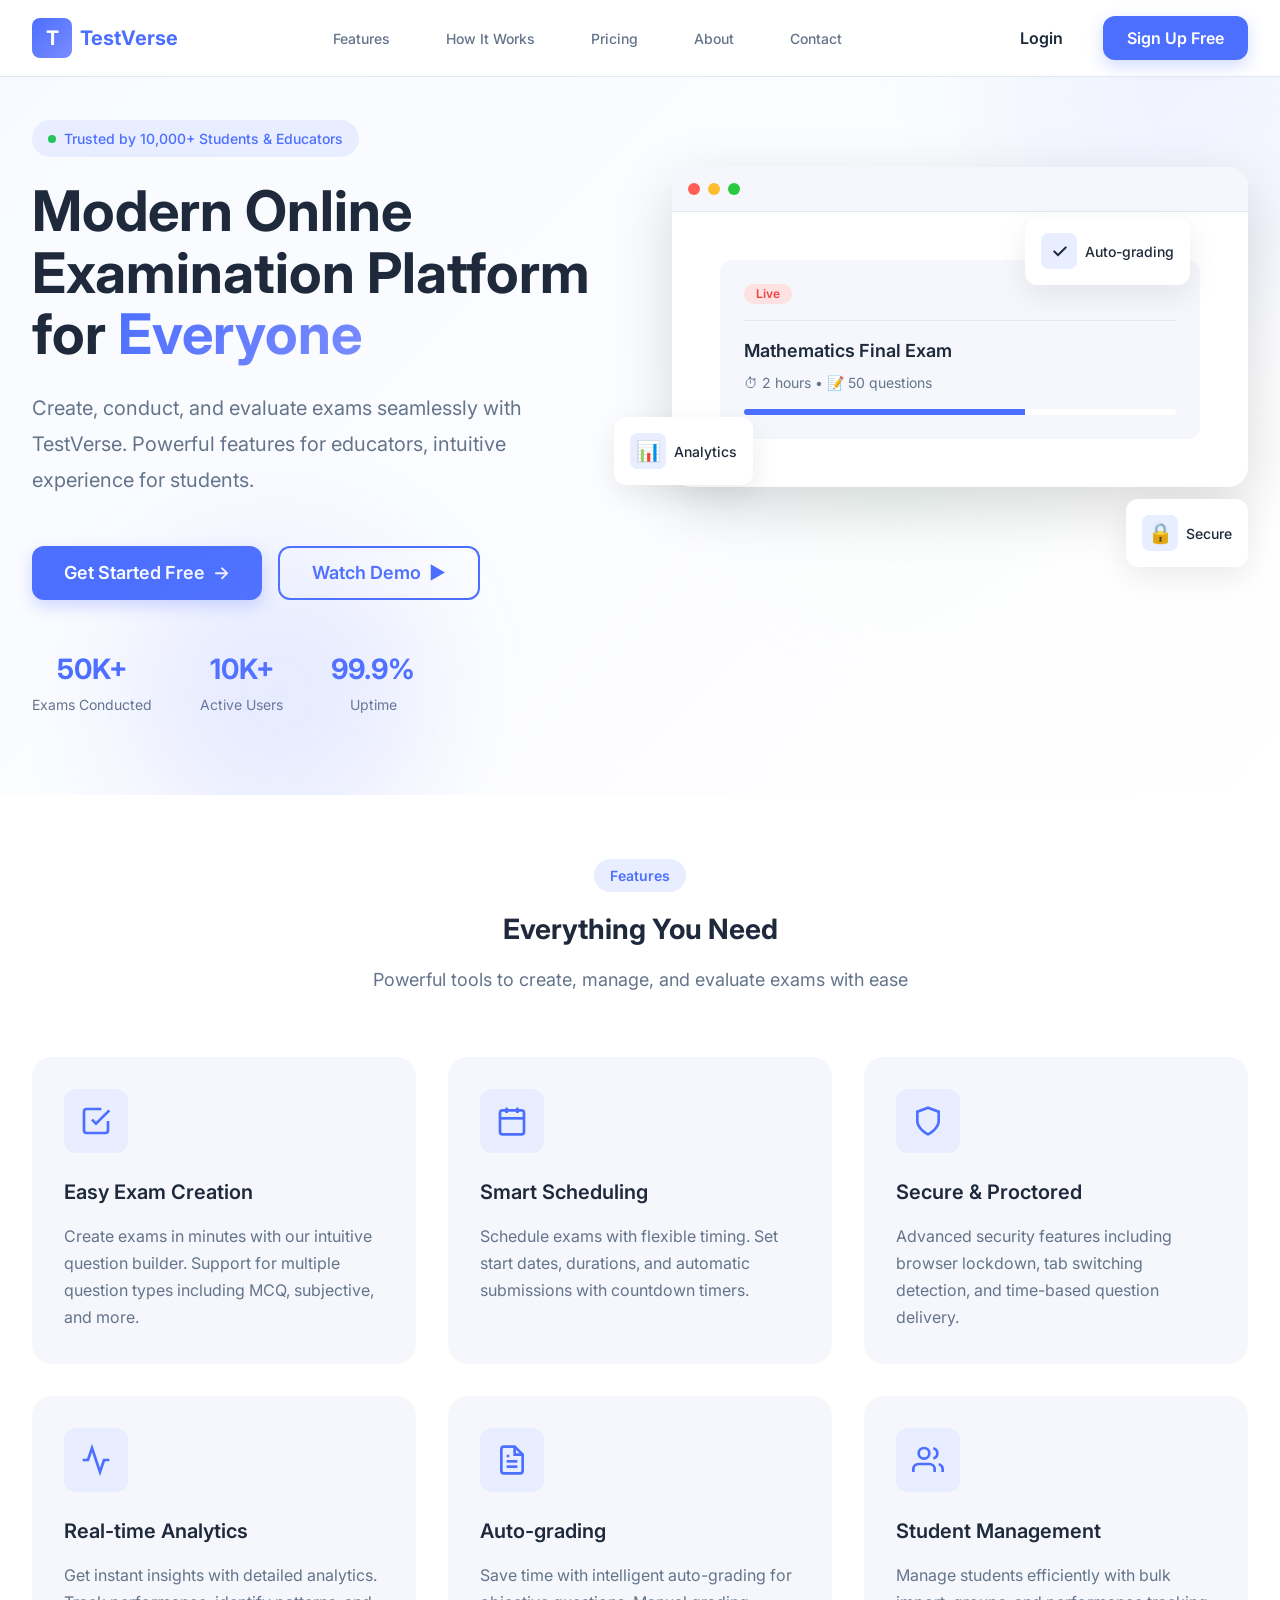
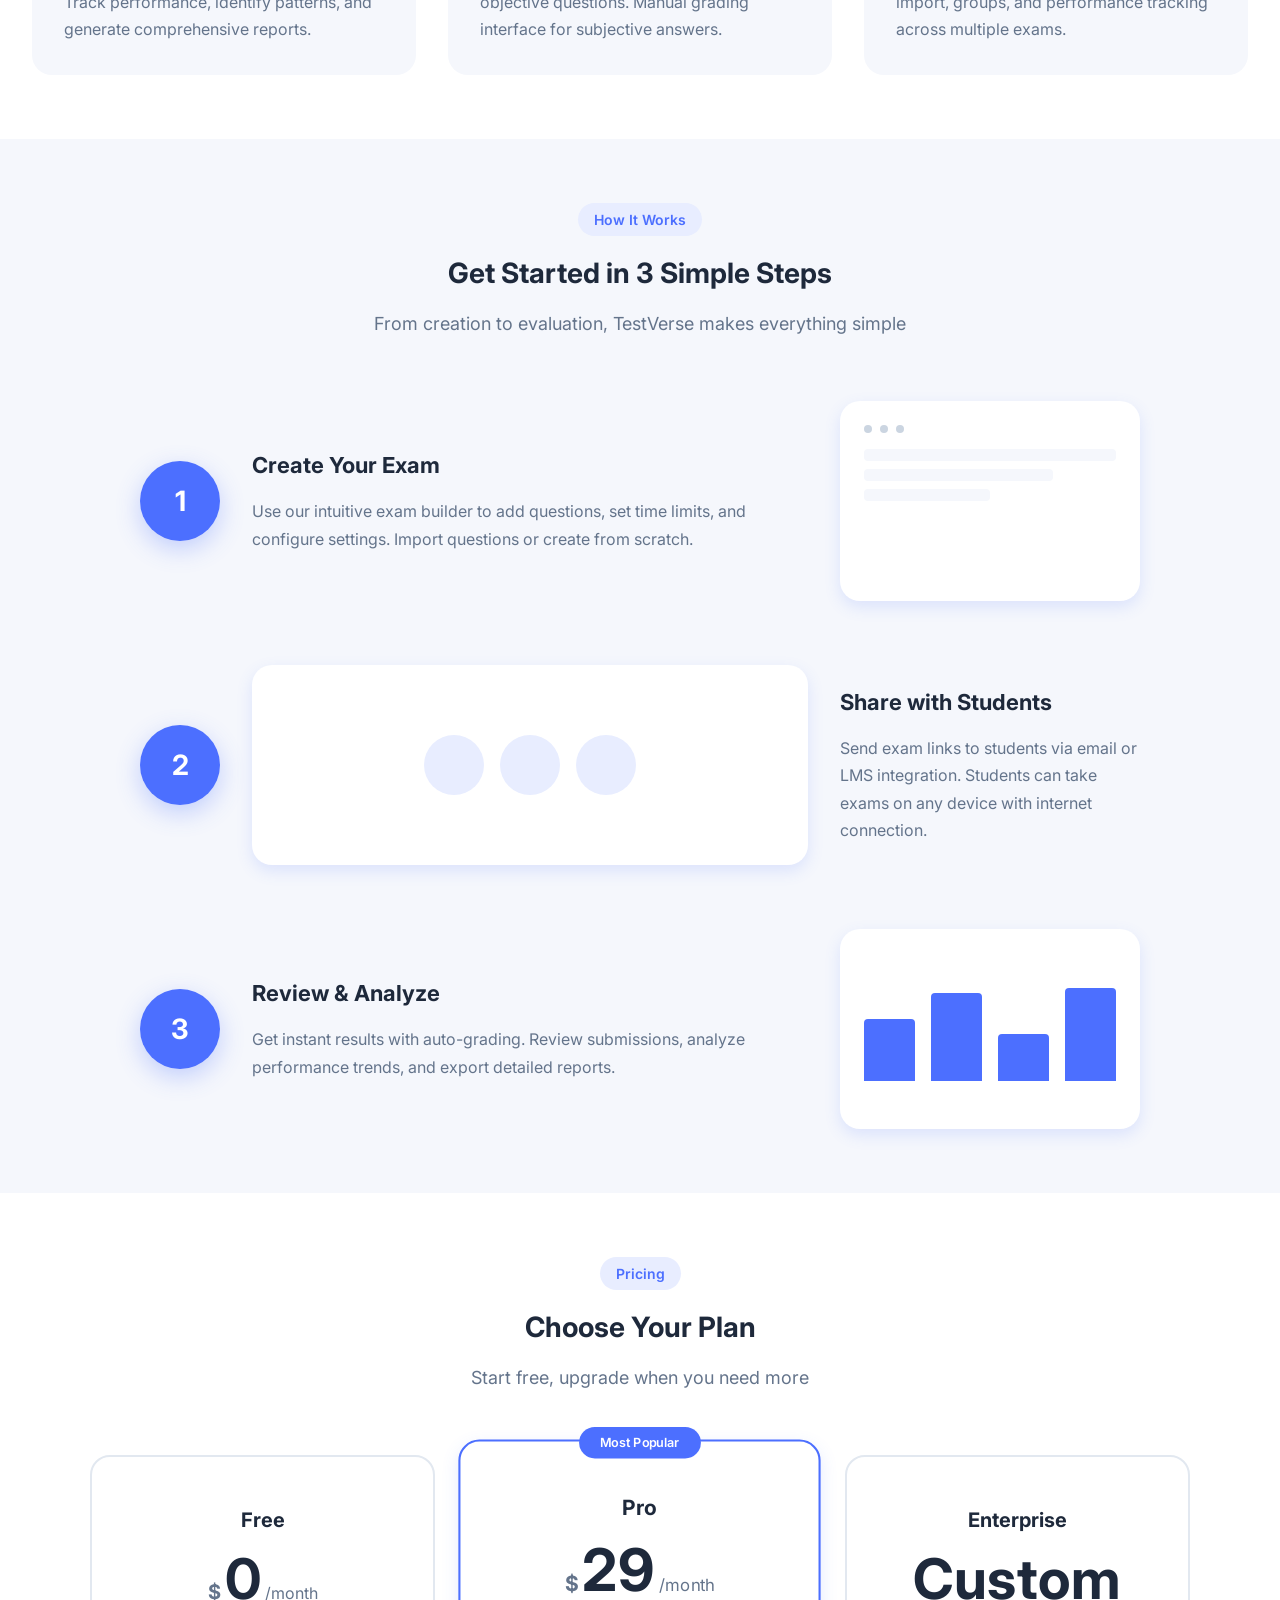
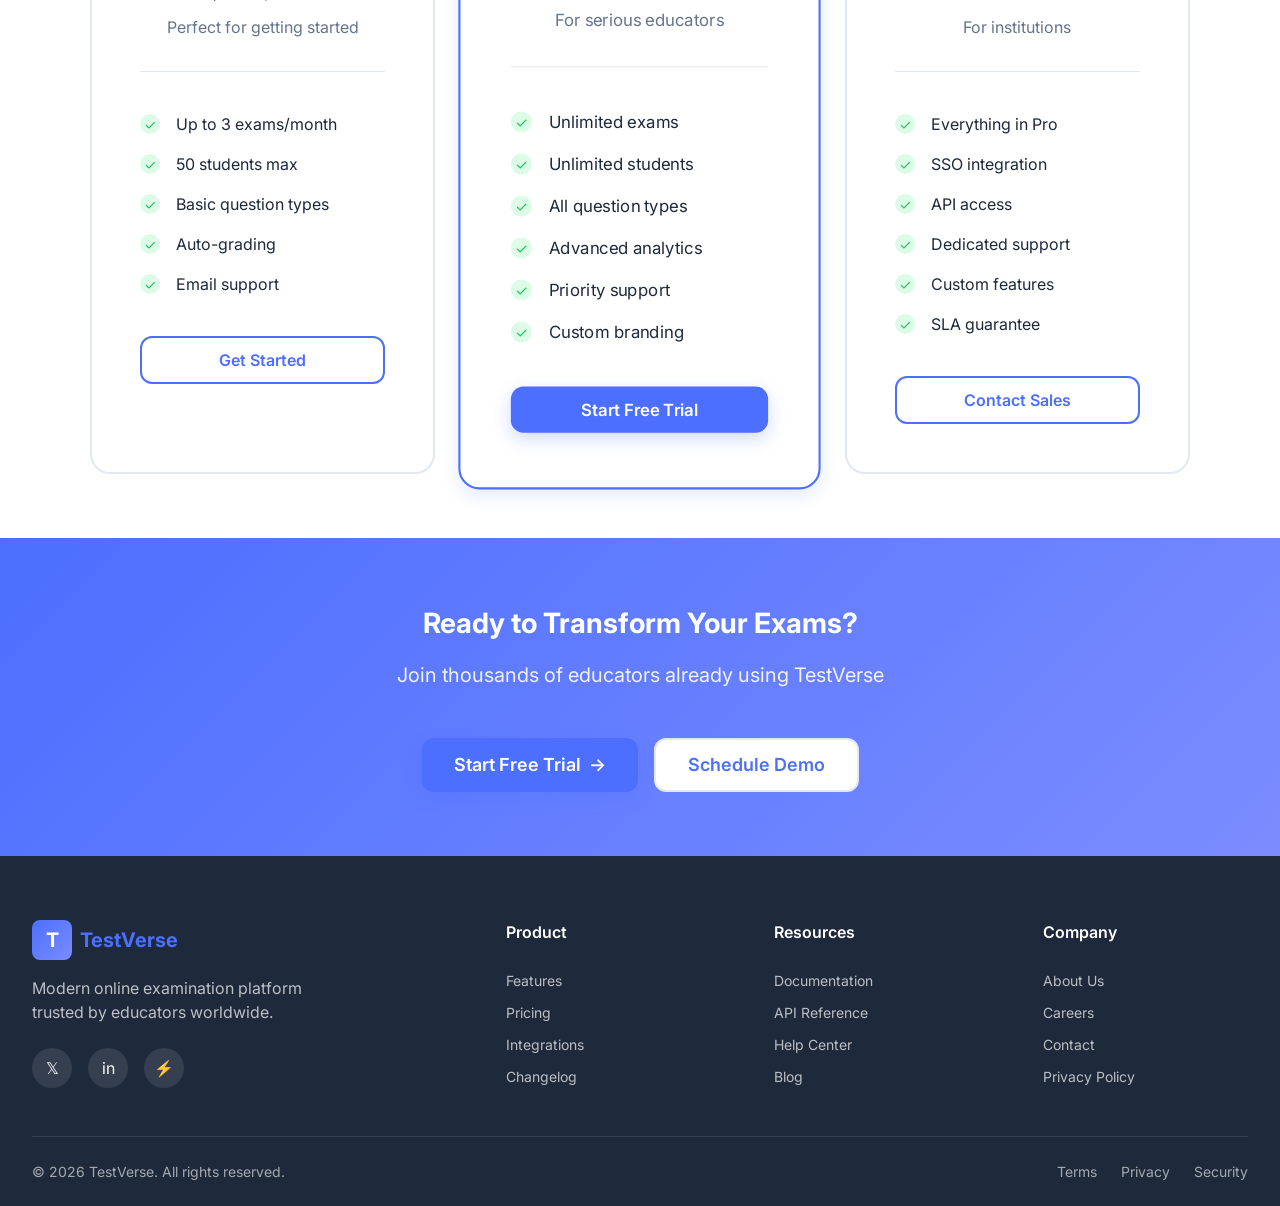
==== index.html @ 3b632f74 "Initial commit" ====
<!DOCTYPE html>
<html lang="en">
<head>
    <meta charset="UTF-8">
    <meta name="viewport" content="width=device-width, initial-scale=1.0">
    <meta name="description" content="TestVerse - Modern Online Examination Platform for Students and Educators">
    <title>TestVerse - Smart Online Examination Platform</title>
    
    <!-- Favicon -->
    <link rel="icon" type="image/svg+xml" href="assets/favicon.svg">
    
    <!-- CSS -->
    <link rel="stylesheet" href="css/main.css">
    <link rel="stylesheet" href="css/pages/landing.css">
    
    <!-- Google Fonts (Optional) -->
    <link rel="preconnect" href="https://fonts.googleapis.com">
    <link rel="preconnect" href="https://fonts.gstatic.com" crossorigin>
    <link href="https://fonts.googleapis.com/css2?family=Inter:wght@400;500;600;700&display=swap" rel="stylesheet">
</head>
<body>
    <!-- ==================== NAVIGATION ==================== -->
    <nav class="landing-nav" id="mainNav">
        <div class="container">
            <div class="nav-wrapper">
                <!-- Logo -->
                <a href="index.html" class="nav-logo">
                    <div class="logo-icon">T</div>
                    <span class="logo-text">TestVerse</span>
                </a>

                <!-- Desktop Navigation -->
                <ul class="nav-menu" id="navMenu">
                    <li class="nav-item">
                        <a href="#features" class="nav-link">Features</a>
                    </li>
                    <li class="nav-item">
                        <a href="#how-it-works" class="nav-link">How It Works</a>
                    </li>
                    <li class="nav-item">
                        <a href="#pricing" class="nav-link">Pricing</a>
                    </li>
                    <li class="nav-item">
                        <a href="#about" class="nav-link">About</a>
                    </li>
                    <li class="nav-item">
                        <a href="#contact" class="nav-link">Contact</a>
                    </li>
                </ul>

                <!-- Auth Buttons -->
                <div class="nav-actions">
                    <a href="login.html" class="btn btn-ghost">Login</a>
                    <a href="signup.html" class="btn btn-primary">Sign Up Free</a>
                </div>

                <!-- Mobile Menu Toggle -->
                <button class="mobile-menu-toggle" id="mobileToggle" aria-label="Toggle menu">
                    <span></span>
                    <span></span>
                    <span></span>
                </button>
            </div>
        </div>
    </nav>

    <!-- ==================== HERO SECTION ==================== -->
    <section class="hero-section">
        <div class="container">
            <div class="hero-content">
                <div class="hero-text">
                    <span class="hero-badge">
                        <span class="badge-dot"></span>
                        Trusted by 10,000+ Students & Educators
                    </span>
                    
                    <h1 class="hero-title">
                        Modern Online Examination Platform for 
                        <span class="gradient-text">Everyone</span>
                    </h1>
                    
                    <p class="hero-description">
                        Create, conduct, and evaluate exams seamlessly with TestVerse. 
                        Powerful features for educators, intuitive experience for students.
                    </p>
                    
                    <div class="hero-cta">
                        <a href="signup.html" class="btn btn-primary btn-lg">
                            Get Started Free
                            <span>→</span>
                        </a>
                        <a href="#demo" class="btn btn-outline btn-lg">
                            Watch Demo
                            <span>▶</span>
                        </a>
                    </div>
                    
                    <div class="hero-stats">
                        <div class="stat-item">
                            <div class="stat-number">50K+</div>
                            <div class="stat-label">Exams Conducted</div>
                        </div>
                        <div class="stat-item">
                            <div class="stat-number">10K+</div>
                            <div class="stat-label">Active Users</div>
                        </div>
                        <div class="stat-item">
                            <div class="stat-number">99.9%</div>
                            <div class="stat-label">Uptime</div>
                        </div>
                    </div>
                </div>
                
                <div class="hero-image">
                    <div class="hero-image-wrapper">
                        <!-- Animated Dashboard Preview -->
                        <div class="dashboard-preview">
                            <div class="preview-window">
                                <div class="window-header">
                                    <div class="window-dots">
                                        <span></span>
                                        <span></span>
                                        <span></span>
                                    </div>
                                </div>
                                <div class="window-content">
                                    <div class="preview-card">
                                        <div class="card-header">
                                            <span class="badge badge-live">Live</span>
                                        </div>
                                        <div class="card-title">Mathematics Final Exam</div>
                                        <div class="card-meta">⏱ 2 hours • 📝 50 questions</div>
                                        <div class="card-progress">
                                            <div class="progress-fill"></div>
                                        </div>
                                    </div>
                                </div>
                            </div>
                        </div>
                        
                        <!-- Floating Elements -->
                        <div class="floating-element elem-1">
                            <div class="float-icon">✓</div>
                            <span>Auto-grading</span>
                        </div>
                        <div class="floating-element elem-2">
                            <div class="float-icon">🔒</div>
                            <span>Secure</span>
                        </div>
                        <div class="floating-element elem-3">
                            <div class="float-icon">📊</div>
                            <span>Analytics</span>
                        </div>
                    </div>
                </div>
            </div>
        </div>
        
        <!-- Animated Background -->
        <div class="hero-bg">
            <div class="hero-shape shape-1"></div>
            <div class="hero-shape shape-2"></div>
            <div class="hero-shape shape-3"></div>
        </div>
    </section>

    <!-- ==================== FEATURES SECTION ==================== -->
    <section class="features-section" id="features">
        <div class="container">
            <div class="section-header-center">
                <span class="section-tag">Features</span>
                <h2 class="section-title">Everything You Need</h2>
                <p class="section-description">
                    Powerful tools to create, manage, and evaluate exams with ease
                </p>
            </div>

            <div class="features-grid">
                <!-- Feature 1 -->
                <div class="feature-card">
                    <div class="feature-icon">
                        <svg width="32" height="32" viewBox="0 0 24 24" fill="none" stroke="currentColor" stroke-width="2">
                            <path d="M9 11l3 3L22 4"></path>
                            <path d="M21 12v7a2 2 0 01-2 2H5a2 2 0 01-2-2V5a2 2 0 012-2h11"></path>
                        </svg>
                    </div>
                    <h3 class="feature-title">Easy Exam Creation</h3>
                    <p class="feature-description">
                        Create exams in minutes with our intuitive question builder. 
                        Support for multiple question types including MCQ, subjective, and more.
                    </p>
                </div>

                <!-- Feature 2 -->
                <div class="feature-card">
                    <div class="feature-icon">
                        <svg width="32" height="32" viewBox="0 0 24 24" fill="none" stroke="currentColor" stroke-width="2">
                            <rect x="3" y="4" width="18" height="18" rx="2" ry="2"></rect>
                            <line x1="16" y1="2" x2="16" y2="6"></line>
                            <line x1="8" y1="2" x2="8" y2="6"></line>
                            <line x1="3" y1="10" x2="21" y2="10"></line>
                        </svg>
                    </div>
                    <h3 class="feature-title">Smart Scheduling</h3>
                    <p class="feature-description">
                        Schedule exams with flexible timing. Set start dates, durations, 
                        and automatic submissions with countdown timers.
                    </p>
                </div>

                <!-- Feature 3 -->
                <div class="feature-card">
                    <div class="feature-icon">
                        <svg width="32" height="32" viewBox="0 0 24 24" fill="none" stroke="currentColor" stroke-width="2">
                            <path d="M12 22s8-4 8-10V5l-8-3-8 3v7c0 6 8 10 8 10z"></path>
                        </svg>
                    </div>
                    <h3 class="feature-title">Secure & Proctored</h3>
                    <p class="feature-description">
                        Advanced security features including browser lockdown, 
                        tab switching detection, and time-based question delivery.
                    </p>
                </div>

                <!-- Feature 4 -->
                <div class="feature-card">
                    <div class="feature-icon">
                        <svg width="32" height="32" viewBox="0 0 24 24" fill="none" stroke="currentColor" stroke-width="2">
                            <polyline points="22 12 18 12 15 21 9 3 6 12 2 12"></polyline>
                        </svg>
                    </div>
                    <h3 class="feature-title">Real-time Analytics</h3>
                    <p class="feature-description">
                        Get instant insights with detailed analytics. Track performance, 
                        identify patterns, and generate comprehensive reports.
                    </p>
                </div>

                <!-- Feature 5 -->
                <div class="feature-card">
                    <div class="feature-icon">
                        <svg width="32" height="32" viewBox="0 0 24 24" fill="none" stroke="currentColor" stroke-width="2">
                            <path d="M14 2H6a2 2 0 00-2 2v16a2 2 0 002 2h12a2 2 0 002-2V8z"></path>
                            <polyline points="14 2 14 8 20 8"></polyline>
                            <line x1="16" y1="13" x2="8" y2="13"></line>
                            <line x1="16" y1="17" x2="8" y2="17"></line>
                            <polyline points="10 9 9 9 8 9"></polyline>
                        </svg>
                    </div>
                    <h3 class="feature-title">Auto-grading</h3>
                    <p class="feature-description">
                        Save time with intelligent auto-grading for objective questions. 
                        Manual grading interface for subjective answers.
                    </p>
                </div>

                <!-- Feature 6 -->
                <div class="feature-card">
                    <div class="feature-icon">
                        <svg width="32" height="32" viewBox="0 0 24 24" fill="none" stroke="currentColor" stroke-width="2">
                            <path d="M17 21v-2a4 4 0 00-4-4H5a4 4 0 00-4 4v2"></path>
                            <circle cx="9" cy="7" r="4"></circle>
                            <path d="M23 21v-2a4 4 0 00-3-3.87"></path>
                            <path d="M16 3.13a4 4 0 010 7.75"></path>
                        </svg>
                    </div>
                    <h3 class="feature-title">Student Management</h3>
                    <p class="feature-description">
                        Manage students efficiently with bulk import, groups, 
                        and performance tracking across multiple exams.
                    </p>
                </div>
            </div>
        </div>
    </section>

    <!-- ==================== HOW IT WORKS ==================== -->
    <section class="how-section" id="how-it-works">
        <div class="container">
            <div class="section-header-center">
                <span class="section-tag">How It Works</span>
                <h2 class="section-title">Get Started in 3 Simple Steps</h2>
                <p class="section-description">
                    From creation to evaluation, TestVerse makes everything simple
                </p>
            </div>

            <div class="steps-container">
                <div class="step-item">
                    <div class="step-number">1</div>
                    <div class="step-content">
                        <h3 class="step-title">Create Your Exam</h3>
                        <p class="step-description">
                            Use our intuitive exam builder to add questions, set time limits, 
                            and configure settings. Import questions or create from scratch.
                        </p>
                    </div>
                    <div class="step-visual">
                        <div class="visual-card">
                            <div class="visual-header">
                                <span class="visual-dot"></span>
                                <span class="visual-dot"></span>
                                <span class="visual-dot"></span>
                            </div>
                            <div class="visual-body">
                                <div class="visual-line long"></div>
                                <div class="visual-line medium"></div>
                                <div class="visual-line short"></div>
                            </div>
                        </div>
                    </div>
                </div>

                <div class="step-item step-reverse">
                    <div class="step-number">2</div>
                    <div class="step-content">
                        <h3 class="step-title">Share with Students</h3>
                        <p class="step-description">
                            Send exam links to students via email or LMS integration. 
                            Students can take exams on any device with internet connection.
                        </p>
                    </div>
                    <div class="step-visual">
                        <div class="visual-card">
                            <div class="visual-avatars">
                                <div class="visual-avatar"></div>
                                <div class="visual-avatar"></div>
                                <div class="visual-avatar"></div>
                            </div>
                        </div>
                    </div>
                </div>

                <div class="step-item">
                    <div class="step-number">3</div>
                    <div class="step-content">
                        <h3 class="step-title">Review & Analyze</h3>
                        <p class="step-description">
                            Get instant results with auto-grading. Review submissions, 
                            analyze performance trends, and export detailed reports.
                        </p>
                    </div>
                    <div class="step-visual">
                        <div class="visual-card">
                            <div class="visual-chart">
                                <div class="chart-bar" style="height: 60%"></div>
                                <div class="chart-bar" style="height: 85%"></div>
                                <div class="chart-bar" style="height: 45%"></div>
                                <div class="chart-bar" style="height: 90%"></div>
                            </div>
                        </div>
                    </div>
                </div>
            </div>
        </div>
    </section>

    <!-- ==================== PRICING SECTION ==================== -->
    <section class="pricing-section" id="pricing">
        <div class="container">
            <div class="section-header-center">
                <span class="section-tag">Pricing</span>
                <h2 class="section-title">Choose Your Plan</h2>
                <p class="section-description">
                    Start free, upgrade when you need more
                </p>
            </div>

            <div class="pricing-grid">
                <!-- Free Plan -->
                <div class="pricing-card">
                    <div class="pricing-header">
                        <h3 class="pricing-plan">Free</h3>
                        <div class="pricing-price">
                            <span class="price-currency">$</span>
                            <span class="price-amount">0</span>
                            <span class="price-period">/month</span>
                        </div>
                        <p class="pricing-description">Perfect for getting started</p>
                    </div>
                    <ul class="pricing-features">
                        <li><span class="check-icon">✓</span> Up to 3 exams/month</li>
                        <li><span class="check-icon">✓</span> 50 students max</li>
                        <li><span class="check-icon">✓</span> Basic question types</li>
                        <li><span class="check-icon">✓</span> Auto-grading</li>
                        <li><span class="check-icon">✓</span> Email support</li>
                    </ul>
                    <a href="signup.html" class="btn btn-outline btn-block">Get Started</a>
                </div>

                <!-- Pro Plan -->
                <div class="pricing-card featured">
                    <div class="popular-badge">Most Popular</div>
                    <div class="pricing-header">
                        <h3 class="pricing-plan">Pro</h3>
                        <div class="pricing-price">
                            <span class="price-currency">$</span>
                            <span class="price-amount">29</span>
                            <span class="price-period">/month</span>
                        </div>
                        <p class="pricing-description">For serious educators</p>
                    </div>
                    <ul class="pricing-features">
                        <li><span class="check-icon">✓</span> Unlimited exams</li>
                        <li><span class="check-icon">✓</span> Unlimited students</li>
                        <li><span class="check-icon">✓</span> All question types</li>
                        <li><span class="check-icon">✓</span> Advanced analytics</li>
                        <li><span class="check-icon">✓</span> Priority support</li>
                        <li><span class="check-icon">✓</span> Custom branding</li>
                    </ul>
                    <a href="signup.html" class="btn btn-primary btn-block">Start Free Trial</a>
                </div>

                <!-- Enterprise Plan -->
                <div class="pricing-card">
                    <div class="pricing-header">
                        <h3 class="pricing-plan">Enterprise</h3>
                        <div class="pricing-price">
                            <span class="price-amount">Custom</span>
                        </div>
                        <p class="pricing-description">For institutions</p>
                    </div>
                    <ul class="pricing-features">
                        <li><span class="check-icon">✓</span> Everything in Pro</li>
                        <li><span class="check-icon">✓</span> SSO integration</li>
                        <li><span class="check-icon">✓</span> API access</li>
                        <li><span class="check-icon">✓</span> Dedicated support</li>
                        <li><span class="check-icon">✓</span> Custom features</li>
                        <li><span class="check-icon">✓</span> SLA guarantee</li>
                    </ul>
                    <a href="#contact" class="btn btn-outline btn-block">Contact Sales</a>
                </div>
            </div>
        </div>
    </section>

    <!-- ==================== CTA SECTION ==================== -->
    <section class="cta-section">
        <div class="container">
            <div class="cta-content">
                <h2 class="cta-title">Ready to Transform Your Exams?</h2>
                <p class="cta-description">
                    Join thousands of educators already using TestVerse
                </p>
                <div class="cta-buttons">
                    <a href="signup.html" class="btn btn-primary btn-lg">
                        Start Free Trial
                        <span>→</span>
                    </a>
                    <a href="#contact" class="btn btn-secondary btn-lg">
                        Schedule Demo
                    </a>
                </div>
            </div>
        </div>
    </section>

    <!-- ==================== FOOTER ==================== -->
    <footer class="footer">
        <div class="container">
            <div class="footer-content">
                <div class="footer-section">
                    <div class="footer-logo">
                        <div class="logo-icon">T</div>
                        <span class="logo-text">TestVerse</span>
                    </div>
                    <p class="footer-description">
                        Modern online examination platform trusted by educators worldwide.
                    </p>
                    <div class="footer-social">
                        <a href="#" class="social-link" aria-label="Twitter">𝕏</a>
                        <a href="#" class="social-link" aria-label="LinkedIn">in</a>
                        <a href="#" class="social-link" aria-label="GitHub">⚡</a>
                    </div>
                </div>

                <div class="footer-section">
                    <h4 class="footer-title">Product</h4>
                    <ul class="footer-links">
                        <li><a href="#features">Features</a></li>
                        <li><a href="#pricing">Pricing</a></li>
                        <li><a href="#">Integrations</a></li>
                        <li><a href="#">Changelog</a></li>
                    </ul>
                </div>

                <div class="footer-section">
                    <h4 class="footer-title">Resources</h4>
                    <ul class="footer-links">
                        <li><a href="#">Documentation</a></li>
                        <li><a href="#">API Reference</a></li>
                        <li><a href="#">Help Center</a></li>
                        <li><a href="#">Blog</a></li>
                    </ul>
                </div>

                <div class="footer-section">
                    <h4 class="footer-title">Company</h4>
                    <ul class="footer-links">
                        <li><a href="#about">About Us</a></li>
                        <li><a href="#">Careers</a></li>
                        <li><a href="#contact">Contact</a></li>
                        <li><a href="#">Privacy Policy</a></li>
                    </ul>
                </div>
            </div>

            <div class="footer-bottom">
                <p>&copy; 2026 TestVerse. All rights reserved.</p>
                <div class="footer-bottom-links">
                    <a href="#">Terms</a>
                    <a href="#">Privacy</a>
                    <a href="#">Security</a>
                </div>
            </div>
        </div>
    </footer>

    <!-- JavaScript -->
    <script src="js/landing.js"></script>
</body>
</html>
---- css/main.css ----
/* =====================================================
   TESTVERSE - MASTER CSS FILE
   Import all design system files in correct order
   ===================================================== */

/* Design System Foundation */
@import url('design-system/variables.css');
@import url('design-system/reset.css');
@import url('design-system/typography.css');

/* Core Layout */
@import url('core/layout.css');
@import url('core/header.css');
@import url('core/sidebar.css');

/* Components */
@import url('components/buttons.css');
@import url('components/cards.css');
@import url('components/forms.css');
@import url('components/alerts.css');
@import url('components/modals.css');
@import url('components/tables.css');
@import url('components/badges.css');
@import url('components/progress.css');

/* Add more as you create them:
@import url('components/tabs.css');
@import url('components/timer.css');
@import url('components/dropdown.css');
@import url('pages/student/dashboard.css');
@import url('pages/student/exam-taking.css');
@import url('pages/staff/dashboard.css');
*/
---- css/pages/landing.css ----
/* =====================================================
   LANDING PAGE STYLES
   Homepage specific styles
   ===================================================== */

/* ==================== NAVIGATION ==================== */
.landing-nav {
    position: fixed;
    top: 0;
    left: 0;
    right: 0;
    background: rgba(255, 255, 255, 0.95);
    backdrop-filter: blur(10px);
    border-bottom: 1px solid var(--color-border);
    z-index: var(--z-sticky);
    transition: all var(--transition-base);
}

.landing-nav.scrolled {
    box-shadow: var(--shadow-md);
}

.nav-wrapper {
    display: flex;
    align-items: center;
    justify-content: space-between;
    padding: var(--space-md) 0;
}

.nav-logo {
    display: flex;
    align-items: center;
    gap: var(--space-sm);
    text-decoration: none;
}

.nav-menu {
    display: flex;
    gap: var(--space-lg);
    list-style: none;
}

.nav-link {
    color: var(--color-text-secondary);
    text-decoration: none;
    font-weight: var(--font-weight-medium);
    font-size: var(--font-size-sm);
    transition: color var(--transition-base);
}

.nav-link:hover {
    color: var(--color-primary);
}

.nav-actions {
    display: flex;
    gap: var(--space-md);
}

.mobile-menu-toggle {
    display: none;
}

/* ==================== HERO SECTION ==================== */
.hero-section {
    position: relative;
    padding: 120px 0 80px;
    overflow: hidden;
    background: linear-gradient(135deg, #f8faff 0%, #ffffff 100%);
}

.hero-content {
    display: grid;
    grid-template-columns: 1fr 1fr;
    gap: var(--space-3xl);
    align-items: center;
}

.hero-badge {
    display: inline-flex;
    align-items: center;
    gap: var(--space-sm);
    padding: 8px 16px;
    background: var(--color-primary-light);
    color: var(--color-primary);
    border-radius: var(--radius-full);
    font-size: var(--font-size-sm);
    font-weight: var(--font-weight-medium);
    margin-bottom: var(--space-lg);
}

.badge-dot {
    width: 8px;
    height: 8px;
    background: var(--color-success);
    border-radius: 50%;
    animation: pulse-dot 2s infinite;
}

@keyframes pulse-dot {
    0%, 100% { opacity: 1; }
    50% { opacity: 0.5; }
}

.hero-title {
    font-size: 56px;
    font-weight: var(--font-weight-bold);
    line-height: 1.1;
    color: var(--color-text-primary);
    margin-bottom: var(--space-lg);
}

.gradient-text {
    background: linear-gradient(135deg, var(--color-primary), var(--color-secondary));
    -webkit-background-clip: text;
    -webkit-text-fill-color: transparent;
    background-clip: text;
}

.hero-description {
    font-size: var(--font-size-xl);
    color: var(--color-text-secondary);
    line-height: 1.8;
    margin-bottom: var(--space-2xl);
    max-width: 550px;
}

.hero-cta {
    display: flex;
    gap: var(--space-md);
    margin-bottom: var(--space-2xl);
}

.hero-stats {
    display: flex;
    gap: var(--space-2xl);
}

.stat-item {
    text-align: center;
}

.stat-number {
    font-size: var(--font-size-3xl);
    font-weight: var(--font-weight-bold);
    color: var(--color-primary);
    margin-bottom: var(--space-xs);
}

.stat-label {
    font-size: var(--font-size-sm);
    color: var(--color-text-secondary);
}

/* Hero Image */
.hero-image-wrapper {
    position: relative;
    height: 500px;
}

.dashboard-preview {
    position: relative;
    z-index: 2;
}

.preview-window {
    background: white;
    border-radius: var(--radius-lg);
    box-shadow: 0 20px 60px rgba(0, 0, 0, 0.15);
    overflow: hidden;
    animation: float 3s ease-in-out infinite;
}

@keyframes float {
    0%, 100% { transform: translateY(0); }
    50% { transform: translateY(-20px); }
}

.window-header {
    background: var(--color-bg-main);
    padding: var(--space-md);
    border-bottom: 1px solid var(--color-border);
}

.window-dots {
    display: flex;
    gap: var(--space-sm);
}

.window-dots span {
    width: 12px;
    height: 12px;
    border-radius: 50%;
}

.window-dots span:nth-child(1) { background: #FF5F57; }
.window-dots span:nth-child(2) { background: #FFBD2E; }
.window-dots span:nth-child(3) { background: #28CA42; }

.window-content {
    padding: var(--space-2xl);
}

.preview-card {
    background: var(--color-bg-main);
    padding: var(--space-lg);
    border-radius: var(--radius-md);
}

.preview-card .card-header {
    margin-bottom: var(--space-md);
}

.preview-card .card-title {
    font-size: var(--font-size-lg);
    font-weight: var(--font-weight-semibold);
    margin-bottom: var(--space-sm);
}

.preview-card .card-meta {
    font-size: var(--font-size-sm);
    color: var(--color-text-secondary);
    margin-bottom: var(--space-md);
}

.preview-card .card-progress {
    height: 6px;
    background: white;
    border-radius: var(--radius-full);
    overflow: hidden;
}

.preview-card .progress-fill {
    width: 65%;
    height: 100%;
    background: var(--color-primary);
    animation: progress-grow 2s ease-in-out infinite;
}

@keyframes progress-grow {
    0%, 100% { width: 65%; }
    50% { width: 75%; }
}

/* Floating Elements */
.floating-element {
    position: absolute;
    background: white;
    padding: var(--space-md);
    border-radius: var(--radius-md);
    box-shadow: var(--shadow-lg);
    display: flex;
    align-items: center;
    gap: var(--space-sm);
    font-size: var(--font-size-sm);
    font-weight: var(--font-weight-medium);
    z-index: 3;
}

.float-icon {
    width: 36px;
    height: 36px;
    background: var(--color-primary-light);
    border-radius: var(--radius-sm);
    display: flex;
    align-items: center;
    justify-content: center;
    font-size: 20px;
}

.elem-1 {
    top: 10%;
    right: 10%;
    animation: float-1 3s ease-in-out infinite;
}

.elem-2 {
    bottom: 20%;
    right: 0;
    animation: float-2 3.5s ease-in-out infinite;
}

.elem-3 {
    top: 50%;
    left: -10%;
    animation: float-3 4s ease-in-out infinite;
}

@keyframes float-1 {
    0%, 100% { transform: translate(0, 0); }
    50% { transform: translate(-10px, -10px); }
}

@keyframes float-2 {
    0%, 100% { transform: translate(0, 0); }
    50% { transform: translate(10px, 10px); }
}

@keyframes float-3 {
    0%, 100% { transform: translate(0, 0); }
    50% { transform: translate(-15px, 15px); }
}

/* Hero Background */
.hero-bg {
    position: absolute;
    top: 0;
    left: 0;
    right: 0;
    bottom: 0;
    overflow: hidden;
    z-index: 0;
    opacity: 0.5;
}

.hero-shape {
    position: absolute;
    border-radius: 50%;
    filter: blur(60px);
}

.shape-1 {
    width: 400px;
    height: 400px;
    background: var(--color-primary-light);
    top: -100px;
    right: -100px;
}

.shape-2 {
    width: 300px;
    height: 300px;
    background: var(--color-secondary);
    bottom: -50px;
    left: 10%;
    opacity: 0.3;
}

.shape-3 {
    width: 250px;
    height: 250px;
    background: var(--color-success-light);
    top: 40%;
    right: 20%;
    opacity: 0.4;
}

/* ==================== FEATURES SECTION ==================== */
.features-section {
    padding: var(--space-3xl) 0;
    background: white;
}

.section-header-center {
    text-align: center;
    max-width: 700px;
    margin: 0 auto var(--space-3xl);
}

.section-tag {
    display: inline-block;
    padding: 6px 16px;
    background: var(--color-primary-light);
    color: var(--color-primary);
    border-radius: var(--radius-full);
    font-size: var(--font-size-sm);
    font-weight: var(--font-weight-semibold);
    margin-bottom: var(--space-md);
}

.section-title {
    font-size: var(--font-size-3xl);
    font-weight: var(--font-weight-bold);
    margin-bottom: var(--space-md);
}

.section-description {
    font-size: var(--font-size-lg);
    color: var(--color-text-secondary);
}

.features-grid {
    display: grid;
    grid-template-columns: repeat(3, 1fr);
    gap: var(--space-xl);
}

.feature-card {
    padding: var(--space-xl);
    border-radius: var(--radius-lg);
    background: var(--color-bg-main);
    transition: all var(--transition-base);
}

.feature-card:hover {
    transform: translateY(-8px);
    box-shadow: var(--shadow-lg);
}

.feature-icon {
    width: 64px;
    height: 64px;
    background: var(--color-primary-light);
    color: var(--color-primary);
    border-radius: var(--radius-md);
    display: flex;
    align-items: center;
    justify-content: center;
    margin-bottom: var(--space-lg);
}

.feature-title {
    font-size: var(--font-size-xl);
    font-weight: var(--font-weight-semibold);
    margin-bottom: var(--space-md);
}

.feature-description {
    color: var(--color-text-secondary);
    line-height: 1.7;
}

/* ==================== HOW IT WORKS ==================== */
.how-section {
    padding: var(--space-3xl) 0;
    background: var(--color-bg-main);
}

.steps-container {
    display: flex;
    flex-direction: column;
    gap: var(--space-3xl);
    max-width: 1000px;
    margin: 0 auto;
}

.step-item {
    display: grid;
    grid-template-columns: 80px 1fr 300px;
    gap: var(--space-xl);
    align-items: center;
}

.step-reverse {
    grid-template-columns: 80px 1fr 300px;
}

.step-reverse .step-content {
    order: 2;
}

.step-reverse .step-visual {
    order: 1;
}

.step-number {
    width: 80px;
    height: 80px;
    background: var(--color-primary);
    color: white;
    border-radius: 50%;
    display: flex;
    align-items: center;
    justify-content: center;
    font-size: var(--font-size-3xl);
    font-weight: var(--font-weight-bold);
    box-shadow: 0 8px 24px rgba(76, 111, 255, 0.3);
}

.step-title {
    font-size: var(--font-size-2xl);
    font-weight: var(--font-weight-bold);
    margin-bottom: var(--space-md);
}

.step-description {
    color: var(--color-text-secondary);
    line-height: 1.7;
}

.step-visual {
    height: 200px;
    display: flex;
    align-items: center;
    justify-content: center;
}

.visual-card {
    width: 100%;
    height: 100%;
    background: white;
    border-radius: var(--radius-lg);
    box-shadow: var(--shadow-md);
    padding: var(--space-lg);
}

.visual-header {
    display: flex;
    gap: var(--space-sm);
    margin-bottom: var(--space-md);
}

.visual-dot {
    width: 8px;
    height: 8px;
    background: var(--color-border-dark);
    border-radius: 50%;
}

.visual-body {
    display: flex;
    flex-direction: column;
    gap: var(--space-sm);
}

.visual-line {
    height: 12px;
    background: var(--color-bg-main);
    border-radius: 4px;
}

.visual-line.long { width: 100%; }
.visual-line.medium { width: 75%; }
.visual-line.short { width: 50%; }

.visual-avatars {
    display: flex;
    gap: var(--space-md);
    justify-content: center;
    align-items: center;
    height: 100%;
}

.visual-avatar {
    width: 60px;
    height: 60px;
    background: var(--color-primary-light);
    border-radius: 50%;
}

.visual-chart {
    display: flex;
    gap: var(--space-md);
    align-items: flex-end;
    height: 100%;
    padding: var(--space-lg) 0;
}

.chart-bar {
    flex: 1;
    background: var(--color-primary);
    border-radius: 4px 4px 0 0;
}

/* ==================== PRICING ==================== */
.pricing-section {
    padding: var(--space-3xl) 0;
    background: white;
}

.pricing-grid {
    display: grid;
    grid-template-columns: repeat(3, 1fr);
    gap: var(--space-xl);
    max-width: 1100px;
    margin: 0 auto;
}

.pricing-card {
    position: relative;
    background: white;
    border: 2px solid var(--color-border);
    border-radius: var(--radius-lg);
    padding: var(--space-2xl);
    transition: all var(--transition-base);
}

.pricing-card:hover {
    transform: translateY(-8px);
    box-shadow: var(--shadow-lg);
}

.pricing-card.featured {
    border-color: var(--color-primary);
    box-shadow: var(--shadow-md);
    transform: scale(1.05);
}

.pricing-card.featured:hover {
    transform: scale(1.05) translateY(-8px);
}

.popular-badge {
    position: absolute;
    top: -14px;
    left: 50%;
    transform: translateX(-50%);
    background: var(--color-primary);
    color: white;
    padding: 6px 20px;
    border-radius: var(--radius-full);
    font-size: var(--font-size-xs);
    font-weight: var(--font-weight-semibold);
}

.pricing-header {
    text-align: center;
    padding-bottom: var(--space-xl);
    border-bottom: 1px solid var(--color-border);
    margin-bottom: var(--space-xl);
}

.pricing-plan {
    font-size: var(--font-size-xl);
    font-weight: var(--font-weight-bold);
    margin-bottom: var(--space-md);
}

.pricing-price {
    display: flex;
    align-items: baseline;
    justify-content: center;
    margin-bottom: var(--space-sm);
}

.price-currency {
    font-size: var(--font-size-xl);
    font-weight: var(--font-weight-bold);
    color: var(--color-text-secondary);
}

.price-amount {
    font-size: 56px;
    font-weight: var(--font-weight-bold);
    color: var(--color-text-primary);
    line-height: 1;
    margin: 0 4px;
}

.price-period {
    font-size: var(--font-size-base);
    color: var(--color-text-secondary);
}

.pricing-description {
    color: var(--color-text-secondary);
}

.pricing-features {
    list-style: none;
    margin-bottom: var(--space-xl);
}

.pricing-features li {
    display: flex;
    align-items: center;
    gap: var(--space-md);
    padding: var(--space-sm) 0;
}

.check-icon {
    width: 20px;
    height: 20px;
    background: var(--color-success-light);
    color: var(--color-success);
    border-radius: 50%;
    display: flex;
    align-items: center;
    justify-content: center;
    font-size: 14px;
    flex-shrink: 0;
}

/* ==================== CTA SECTION ==================== */
.cta-section {
    padding: var(--space-3xl) 0;
    background: linear-gradient(135deg, var(--color-primary), var(--color-secondary));
    text-align: center;
}

.cta-title {
    font-size: var(--font-size-3xl);
    font-weight: var(--font-weight-bold);
    color: white;
    margin-bottom: var(--space-md);
}

.cta-description {
    font-size: var(--font-size-xl);
    color: rgba(255, 255, 255, 0.9);
    margin-bottom: var(--space-2xl);
}

.cta-buttons {
    display: flex;
    gap: var(--space-md);
    justify-content: center;
}

.btn-secondary {
    background: white;
    color: var(--color-primary);
}

.btn-secondary:hover {
    background: var(--color-bg-main);
}

/* ==================== FOOTER ==================== */
.footer {
    background: var(--color-bg-sidebar);
    color: white;
    padding: var(--space-3xl) 0 var(--space-lg);
}

.footer-content {
    display: grid;
    grid-template-columns: 2fr 1fr 1fr 1fr;
    gap: var(--space-3xl);
    margin-bottom: var(--space-2xl);
}

.footer-logo {
    display: flex;
    align-items: center;
    gap: var(--space-sm);
    margin-bottom: var(--space-md);
}

.footer-description {
    color: rgba(255, 255, 255, 0.7);
    margin-bottom: var(--space-lg);
    max-width: 300px;
}

.footer-social {
    display: flex;
    gap: var(--space-md);
}

.social-link {
    width: 40px;
    height: 40px;
    background: rgba(255, 255, 255, 0.1);
    border-radius: 50%;
    display: flex;
    align-items: center;
    justify-content: center;
    color: white;
    text-decoration: none;
    transition: all var(--transition-base);
}

.social-link:hover {
    background: rgba(255, 255, 255, 0.2);
    transform: translateY(-2px);
}

.footer-title {
    font-size: var(--font-size-base);
    font-weight: var(--font-weight-semibold);
    margin-bottom: var(--space-lg);
}

.footer-links {
    list-style: none;
    display: flex;
    flex-direction: column;
    gap: var(--space-sm);
}

.footer-links a {
    color: rgba(255, 255, 255, 0.7);
    text-decoration: none;
    font-size: var(--font-size-sm);
    transition: color var(--transition-base);
}

.footer-links a:hover {
    color: white;
}

.footer-bottom {
    display: flex;
    justify-content: space-between;
    align-items: center;
    padding-top: var(--space-lg);
    border-top: 1px solid rgba(255, 255, 255, 0.1);
    color: rgba(255, 255, 255, 0.6);
    font-size: var(--font-size-sm);
}

.footer-bottom-links {
    display: flex;
    gap: var(--space-lg);
}

.footer-bottom-links a {
    color: rgba(255, 255, 255, 0.6);
    text-decoration: none;
}

.footer-bottom-links a:hover {
    color: white;
}

/* ==================== RESPONSIVE ==================== */
@media (max-width: 1024px) {
    .hero-title {
        font-size: 42px;
    }
    
    .features-grid {
        grid-template-columns: repeat(2, 1fr);
    }
    
    .pricing-grid {
        grid-template-columns: 1fr;
        max-width: 500px;
    }
    
    .pricing-card.featured {
        transform: scale(1);
    }
}

@media (max-width: 768px) {
    .mobile-menu-toggle {
        display: flex;
        flex-direction: column;
        gap: 5px;
        background: none;
        border: none;
        cursor: pointer;
    }
    
    .mobile-menu-toggle span {
        width: 24px;
        height: 2px;
        background: var(--color-text-primary);
        transition: all var(--transition-base);
    }
    
    .mobile-menu-toggle.open span:nth-child(1) {
        transform: rotate(45deg) translate(7px, 7px);
    }
    
    .mobile-menu-toggle.open span:nth-child(2) {
        opacity: 0;
    }
    
    .mobile-menu-toggle.open span:nth-child(3) {
        transform: rotate(-45deg) translate(7px, -7px);
    }
    
    .nav-menu {
        position: fixed;
        top: 70px;
        left: 0;
        right: 0;
        bottom: 0;
        background: white;
        flex-direction: column;
        padding: var(--space-lg);
        transform: translateX(-100%);
        transition: transform var(--transition-base);
    }
    
    .nav-menu.open {
        transform: translateX(0);
    }
    
    .nav-actions {
        display: none;
    }
    
    .hero-content {
        grid-template-columns: 1fr;
    }
    
    .hero-title {
        font-size: 32px;
    }
    
    .hero-cta {
        flex-direction: column;
    }
    
    .hero-stats {
        flex-direction: column;
        gap: var(--space-lg);
    }
    
    .hero-image {
        order: -1;
    }
    
    .features-grid {
        grid-template-columns: 1fr;
    }
    
    .step-item,
    .step-reverse {
        grid-template-columns: 1fr;
        text-align: center;
    }
    
    .step-visual {
        order: -1;
    }
    
    .cta-buttons {
        flex-direction: column;
    }
    
    .footer-content {
        grid-template-columns: 1fr;
    }
    
    .footer-bottom {
        flex-direction: column;
        gap: var(--space-md);
        text-align: center;
    }
}
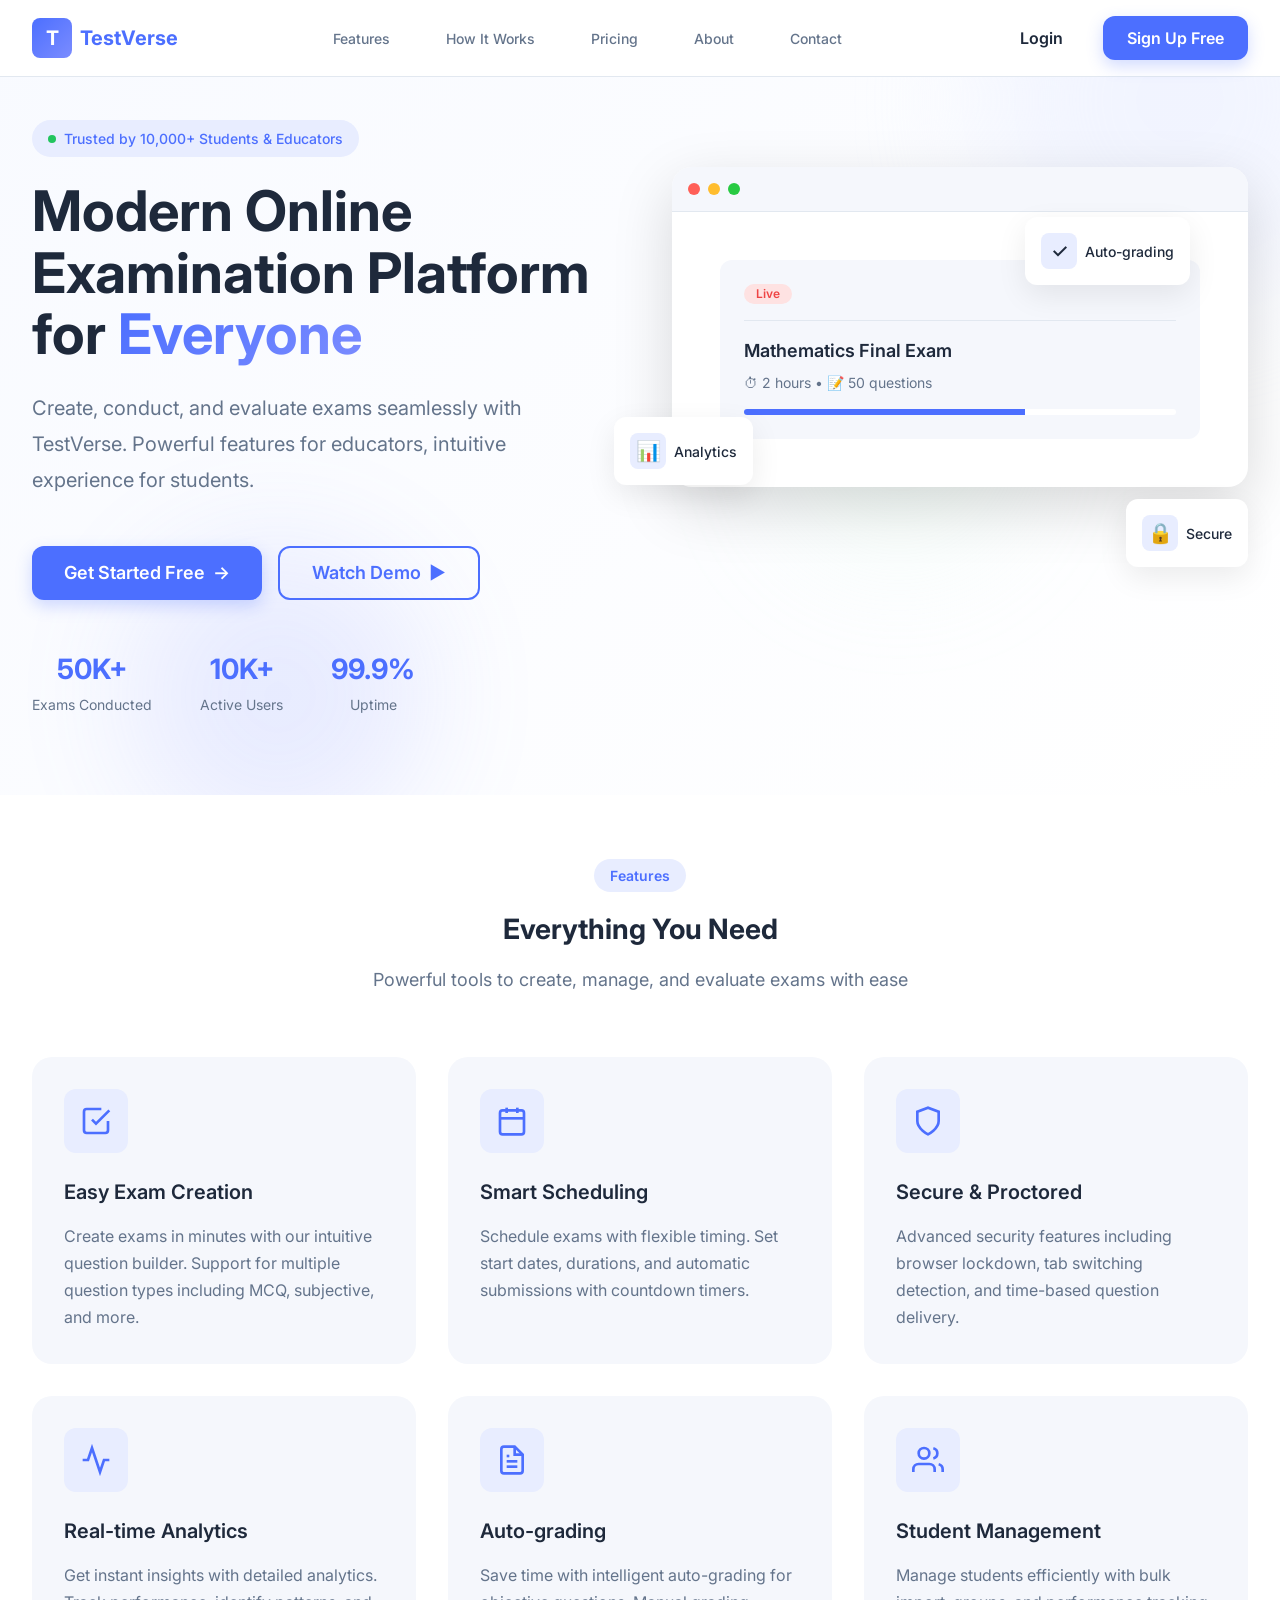
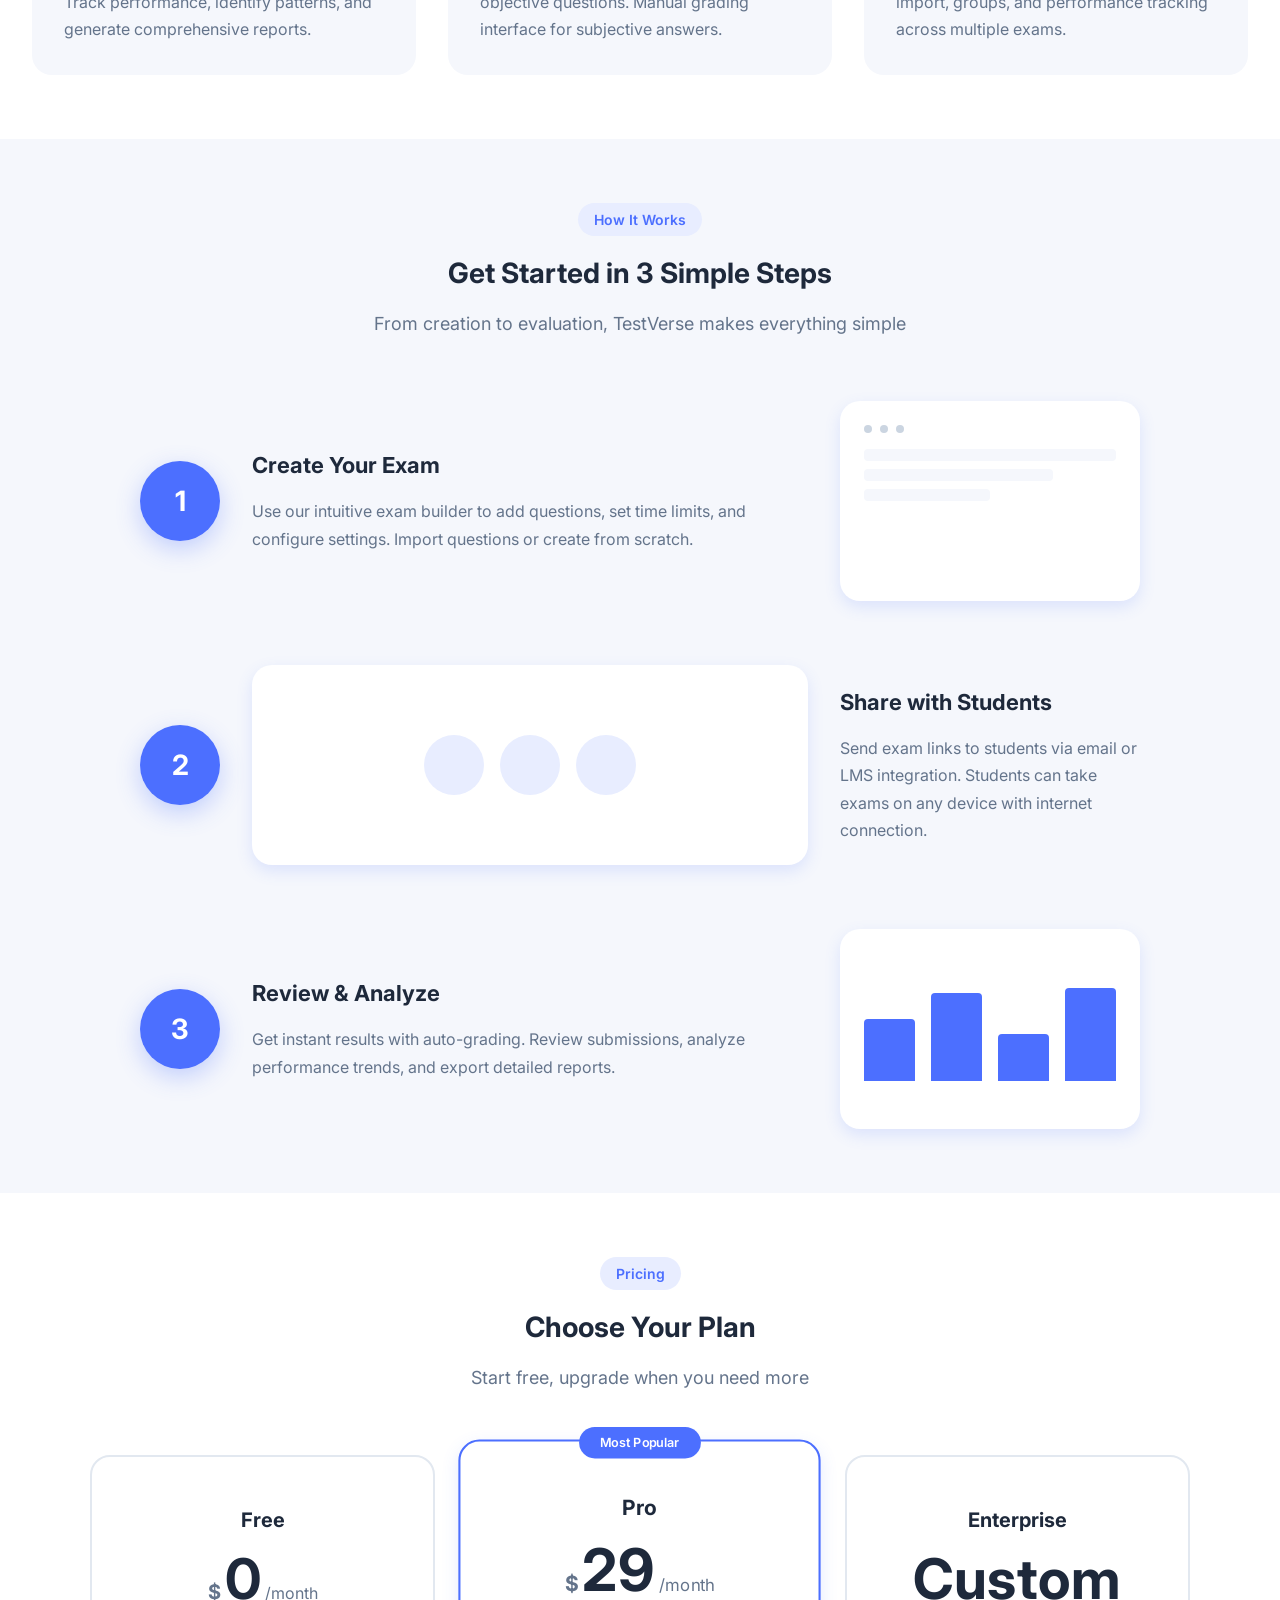
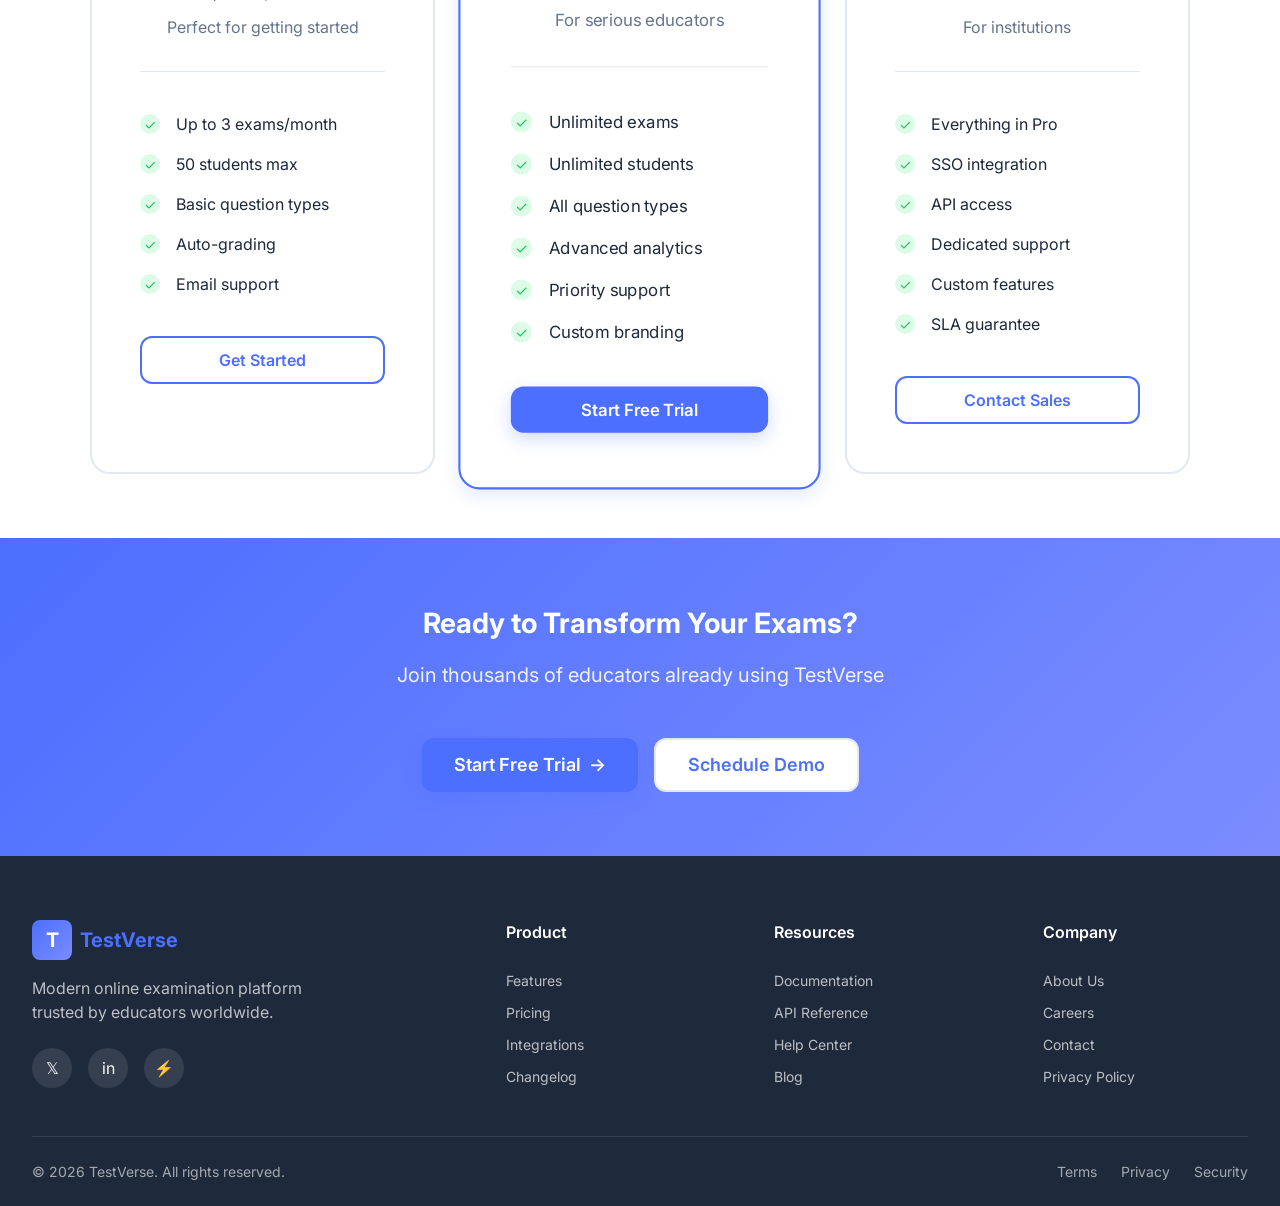
==== commit 3708c3bd: "button fix" ====
--- a/index.html
+++ b/index.html
@@ -89,7 +89,7 @@
                             Get Started Free
                             <span>→</span>
                         </a>
-                        <a href="#demo" class="btn btn-outline btn-lg">
+                        <a href="#how-it-works" class="btn btn-outline btn-lg">
                             Watch Demo
                             <span>▶</span>
                         </a>
--- a/css/pages/landing.css
+++ b/css/pages/landing.css
@@ -74,6 +74,8 @@
     grid-template-columns: 1fr 1fr;
     gap: var(--space-3xl);
     align-items: center;
+    position: relative;
+    z-index: 1;
 }
 
 .hero-badge {
@@ -311,6 +313,7 @@
     overflow: hidden;
     z-index: 0;
     opacity: 0.5;
+    pointer-events: none;
 }
 
 .hero-shape {
